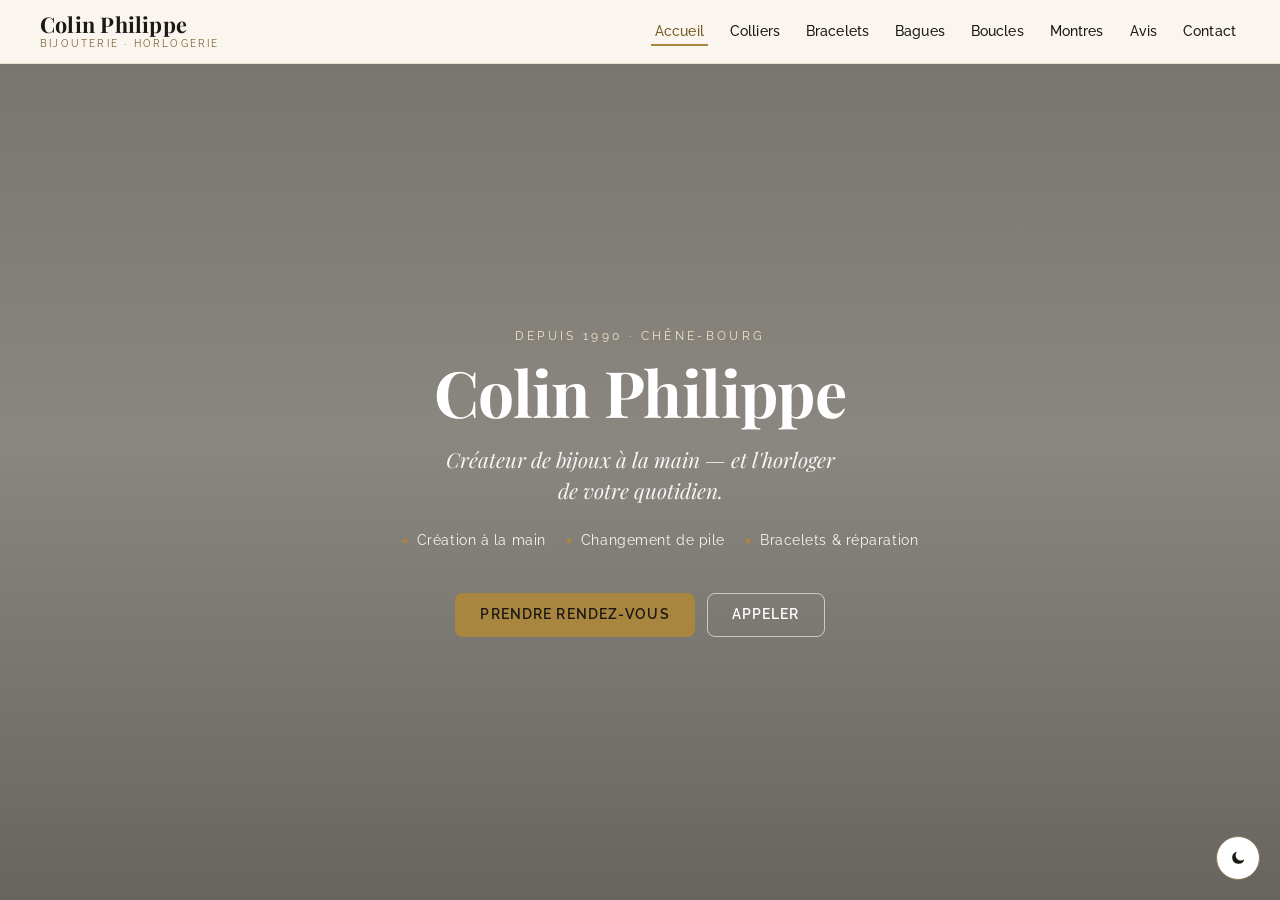
==== v1-elegant-topnav/index.html @ ddbe0694 "V1+V2: carousel d'avis + toggle thème clair/sombre - Carousel avis: rotation auto (5s, pause au surv" ====
<!DOCTYPE html>
<html lang="fr">
<head>
  <meta charset="UTF-8">
  <meta name="viewport" content="width=device-width, initial-scale=1, viewport-fit=cover">
  <title>Colin Philippe — Bijouterie-Horlogerie · Chêne-Bourg (Genève)</title>
  <meta name="description" content="Colin Philippe, bijouterie-horlogerie à Chêne-Bourg depuis 1990. Création de bijoux à la main : colliers, bracelets, bagues, boucles d'oreilles, montres. Changement de pile, bracelets, réparation.">
  <meta name="theme-color" content="#FAF6EE">
  <link rel="preconnect" href="https://fonts.googleapis.com">
  <link rel="preconnect" href="https://fonts.gstatic.com" crossorigin>
  <link href="https://fonts.googleapis.com/css2?family=Playfair+Display:ital,wght@0,600;0,700;1,400&family=Raleway:wght@400;500;600;700&display=swap" rel="stylesheet">
  <link rel="stylesheet" href="css/style.css">
  <!-- Données structurées : PAS d'avis/note (les vrais ne sont pas encore connus, on ne publie pas de faux). -->
  <script type="application/ld+json">
  {
    "@context": "https://schema.org",
    "@type": "JewelryStore",
    "name": "Colin Philippe — Bijouterie-Horlogerie",
    "founder": "Philippe Colin",
    "foundingDate": "1990",
    "telephone": "+41223487580",
    "email": "bijouteriecolin@hotmail.fr",
    "address": { "@type": "PostalAddress", "streetAddress": "Rue de Genève 71", "postalCode": "1225", "addressLocality": "Chêne-Bourg", "addressRegion": "GE", "addressCountry": "CH" },
    "openingHours": ["Mo-Fr 10:00-19:00", "Sa 09:00-18:00"],
    "aggregateRating": { "@type": "AggregateRating", "ratingValue": "5", "reviewCount": "11", "bestRating": "5" },
    "review": [
      { "@type": "Review", "author": { "@type": "Person", "name": "Nils Engelberts" }, "reviewRating": { "@type": "Rating", "ratingValue": "5" }, "reviewBody": "Horloger bijoutier très aimable, très chaleureux. Très professionnel. Je recommande à 100%." },
      { "@type": "Review", "author": { "@type": "Person", "name": "Michèle Perroud" }, "reviewRating": { "@type": "Rating", "ratingValue": "5" }, "reviewBody": "Monsieur Colin est un magicien ! Il aime son métier et ça se voit dans ses très belles créations." }
    ]
  }
  </script>
</head>
<body>
  <a class="skip-link" href="#main">Aller au contenu</a>

  <header class="site-header">
    <a class="brand" href="#home" aria-label="Colin Philippe — accueil">
      <span class="brand__name">Colin Philippe</span>
      <span class="brand__sub">Bijouterie · Horlogerie</span>
    </a>
    <nav class="site-nav" id="site-nav" aria-label="Navigation principale"></nav>
    <button class="nav-toggle" id="nav-toggle" aria-label="Ouvrir le menu" aria-expanded="false" aria-controls="site-nav"><span></span></button>
  </header>
  <div class="nav-backdrop" id="nav-backdrop" hidden></div>

  <main class="views" id="main">
    <section class="view view--home is-active" id="view-home" aria-label="Accueil"></section>
    <div id="category-views"></div>
    <section class="view view--pad" id="view-avis" aria-label="Avis clients"></section>
    <section class="view view--pad" id="view-contact" aria-label="Contact"></section>
  </main>

  <button class="theme-toggle" id="theme-toggle" aria-label="Basculer le thème clair / sombre"></button>

  <script src="../shared/site-data.js"></script>
  <script src="js/main.js"></script>
</body>
</html>
---- v1-elegant-topnav/css/style.css ----
/* =========================================================================
   Colin Philippe — V1 « Élégante · nav haute · ZÉRO défilement »
   Tokens = digest bible-ux (WEB.md §CP/§AP/§J/§CS/§U + VALUES.md).
   Contrastes vérifiés WCAG AA (21/21 paires). Ne pas éditer les hex sans revérif.
   ========================================================================= */

/* ------------------------------ TOKENS ------------------------------ */
:root {
  /* 60% dominante */
  --color-bg-page: #FAF6EE;
  --color-surface-1: #FFFFFF;
  --color-surface-2: #F2EADA;
  /* 30% texte & structure (neutres chauds tintés or) */
  --color-ink: #1C1813;
  --color-ink-soft: #5A5144;
  --color-border-subtle: #E7DECC;
  --color-border-strong: #8C7B5D;
  /* 10% accent or */
  --color-gold: #A9863F;
  --color-gold-hover: #A07E3A;
  --color-gold-strong: #775B24;
  --color-gold-soft: #EFE4CB;
  /* on-colors */
  --color-on-gold: var(--color-ink);
  --color-on-ink: #FFFFFF;
  --color-focus: var(--color-gold-strong);
  --color-star: #B7791F;            /* étoiles avis — or profond (≥3:1 sur ivoire, bible §CP) */

  /* typo */
  --font-display: "Playfair Display", "Iowan Old Style", Georgia, serif;
  --font-body: "Raleway", system-ui, -apple-system, "Segoe UI", sans-serif;
  --fs-display: clamp(2.25rem, 1.455rem + 3.182vw, 4rem);
  --fs-h1: clamp(1.875rem, 1.364rem + 2.045vw, 3rem);
  --fs-h2: clamp(1.5rem, 1.159rem + 1.364vw, 2.25rem);
  --fs-h3: clamp(1.25rem, 1.023rem + 0.909vw, 1.75rem);
  --fs-body: clamp(1rem, 0.955rem + 0.227vw, 1.125rem);
  --fs-small: 0.875rem;
  --fs-caption: 0.75rem;
  --lh-display: 1.1; --lh-heading: 1.2; --lh-copy: 1.5; --lh-label: 1.2;
  --fw-regular: 400; --fw-medium: 500; --fw-semibold: 600; --fw-bold: 700;
  --tracking-label: 0.08em;
  --tracking-display: -0.01em;

  /* spacing 4px */
  --space-1: 4px; --space-2: 8px; --space-3: 12px; --space-4: 16px;
  --space-5: 20px; --space-6: 24px; --space-8: 32px; --space-10: 40px;
  --space-12: 48px; --space-16: 64px;

  /* radius / shadow / focus / motion */
  --radius-sm: 8px; --radius-md: 12px; --radius-pill: 9999px;
  --shadow-sm: 0 1px 2px rgba(28,24,19,.06);
  --shadow: 0 10px 30px rgba(28,24,19,.12), 0 2px 6px rgba(28,24,19,.06);
  --dur-hover: 150ms; --dur-state: 200ms; --dur-enter: 300ms;
  --ease-out: cubic-bezier(0,0,.2,1); --ease-in: cubic-bezier(.4,0,1,1); --ease-in-out: cubic-bezier(.4,0,.2,1);

  --header-h: 64px;
  --z-sticky: 10; --z-backdrop: 40; --z-drawer: 50;
}

/* ===== THÈME SOMBRE (toggle) — palette bible-ux §CP dark, 22/22 AA ===== */
:root[data-theme="dark"] {
  --color-bg-page: #17140E; --color-surface-1: #211C14; --color-surface-2: #2B2418;
  --color-ink: #F2EBDC; --color-ink-soft: #B7AC97; --color-border-subtle: #33291B; --color-border-strong: #857556;
  --color-gold: #CBA155; --color-gold-hover: #D9B368; --color-gold-strong: #E4C074; --color-gold-soft: #33280F;
  --color-on-gold: #1E1810; --color-on-ink: #1E1810; --color-focus: #E4C074; --color-star: #F2B84A;
}
[data-theme="dark"] .site-header { background: rgba(23,20,14,.9); }
[data-theme="dark"] .product-card, [data-theme="dark"] .avis-card, [data-theme="dark"] .avis-nav { border: 1px solid rgba(255,255,255,.07); }

/* bouton toggle thème (flottant, visible partout) */
.theme-toggle { position: fixed; bottom: 20px; right: 20px; z-index: var(--z-sticky); width: 44px; height: 44px; border-radius: var(--radius-pill); border: 1px solid var(--color-border-strong); background: var(--color-surface-1); color: var(--color-ink); cursor: pointer; display: inline-flex; align-items: center; justify-content: center; box-shadow: var(--shadow-sm); transition: color var(--dur-hover) var(--ease-out), border-color var(--dur-hover) var(--ease-out), background var(--dur-hover) var(--ease-out); }
.theme-toggle:hover { color: var(--color-gold-strong); border-color: var(--color-gold); }

/* ------------------------------ RESET / BASE ------------------------------ */
*, *::before, *::after { box-sizing: border-box; }
html, body { height: 100%; margin: 0; overflow: hidden; }   /* ← ZÉRO défilement */
body {
  font-family: var(--font-body); font-size: var(--fs-body); line-height: var(--lh-copy);
  font-weight: var(--fw-regular); color: var(--color-ink); background: var(--color-bg-page);
  display: flex; flex-direction: column;
  -webkit-font-smoothing: antialiased; text-rendering: optimizeLegibility;
}
img { display: block; max-width: 100%; }
a { color: var(--color-gold-strong); text-decoration: none; }
h1, h2, h3, p { margin: 0; }
h1, h2 { font-family: var(--font-display); font-weight: var(--fw-bold); line-height: var(--lh-heading); }
:focus-visible { outline: 2px solid var(--color-focus); outline-offset: 2px; border-radius: 2px; }
::selection { background: var(--color-gold-soft); }

.skip-link {
  position: absolute; left: var(--space-3); top: -60px; z-index: 100;
  background: var(--color-ink); color: #fff; padding: var(--space-2) var(--space-4);
  border-radius: var(--radius-sm); transition: top var(--dur-state) var(--ease-out);
}
.skip-link:focus { top: var(--space-3); }

.eyebrow {
  font-size: var(--fs-caption); letter-spacing: var(--tracking-label);
  text-transform: uppercase; font-weight: var(--fw-semibold); color: var(--color-gold-strong);
}
.serif { font-family: var(--font-display); }

/* ------------------------------ BOUTONS ------------------------------ */
.btn {
  display: inline-flex; align-items: center; justify-content: center; gap: var(--space-2);
  font-family: var(--font-body); font-weight: var(--fw-semibold); font-size: var(--fs-small);
  letter-spacing: var(--tracking-label); text-transform: uppercase;
  padding: var(--space-3) var(--space-6); border-radius: var(--radius-sm); border: 1px solid transparent;
  cursor: pointer; line-height: var(--lh-label); min-height: 44px;
  transition: background-color var(--dur-hover) var(--ease-out), color var(--dur-hover) var(--ease-out),
              border-color var(--dur-hover) var(--ease-out), box-shadow var(--dur-hover) var(--ease-out);
}
.btn--gold { background: var(--color-gold); color: var(--color-on-gold); }
.btn--gold:hover { background: var(--color-gold-hover); box-shadow: var(--shadow-sm); }
.btn--ink { background: var(--color-ink); color: var(--color-on-ink); }
.btn--ink:hover { background: #000; }
.btn--ghost { background: transparent; color: var(--color-ink); border-color: var(--color-border-strong); }
.btn--ghost:hover { border-color: var(--color-gold); color: var(--color-gold-strong); }
.btn--on-dark { background: transparent; color: #fff; border-color: rgba(255,255,255,.6); }
.btn--on-dark:hover { background: var(--color-gold); color: var(--color-on-gold); border-color: var(--color-gold); }

/* ------------------------------ HEADER / NAV ------------------------------ */
.site-header {
  flex: 0 0 auto; height: var(--header-h); z-index: var(--z-sticky);
  display: flex; align-items: center; justify-content: space-between;
  padding: 0 clamp(1rem, 4vw, 2.5rem);
  background: rgba(250,246,238,.9); backdrop-filter: blur(8px);
  border-bottom: 1px solid var(--color-border-subtle);
}
.brand { display: flex; flex-direction: column; line-height: 1; text-decoration: none; color: var(--color-ink); }
.brand__name { font-family: var(--font-display); font-weight: var(--fw-bold); font-size: 1.35rem; letter-spacing: .01em; }
.brand__sub { font-size: 10px; letter-spacing: .22em; text-transform: uppercase; color: var(--color-gold-strong); margin-top: 4px; }

.site-nav { display: flex; align-items: center; gap: clamp(.5rem, 1.4vw, 1.4rem); }
.nav-link {
  font-size: var(--fs-small); font-weight: var(--fw-medium); color: var(--color-ink);
  padding: var(--space-2) var(--space-1); position: relative; letter-spacing: .01em;
  display: inline-flex; align-items: center; min-height: 40px;
  transition: color var(--dur-hover) var(--ease-out);
}
.nav-link::after {
  content: ""; position: absolute; left: 0; right: 0; bottom: 6px; height: 1.5px;
  background: var(--color-gold); transform: scaleX(0); transform-origin: center;
  transition: transform var(--dur-state) var(--ease-out);
}
.nav-link:hover { color: var(--color-gold-strong); }
.nav-link:hover::after, .nav-link[aria-current="page"]::after { transform: scaleX(1); }
.nav-link[aria-current="page"] { color: var(--color-gold-strong); }

.nav-toggle {
  display: none; width: 44px; height: 44px; border: 1px solid var(--color-border-strong);
  border-radius: var(--radius-sm); background: transparent; cursor: pointer; align-items: center; justify-content: center;
}
.nav-toggle span, .nav-toggle span::before, .nav-toggle span::after {
  content: ""; display: block; width: 20px; height: 1.6px; background: var(--color-ink); position: relative; transition: transform var(--dur-state) var(--ease-out), opacity var(--dur-hover);
}
.nav-toggle span::before { position: absolute; top: -6px; }
.nav-toggle span::after { position: absolute; top: 6px; }
.nav-backdrop { display: none; }

/* ------------------------------ SHELL VUES (no-scroll) ------------------------------ */
.views { position: relative; flex: 1 1 auto; min-height: 0; }
.view {
  position: absolute; inset: 0; overflow: hidden;
  opacity: 0; visibility: hidden; pointer-events: none;
  transition: opacity var(--dur-enter) var(--ease-out), visibility var(--dur-enter);
  display: flex; flex-direction: column;
}
.view.is-active { opacity: 1; visibility: visible; pointer-events: auto; }

/* padding interne commun aux vues « contenu » */
.view--pad { padding: clamp(1rem, 3vh, 2rem) clamp(1rem, 4vw, 2.5rem); }
.view-head { flex: 0 0 auto; text-align: center; margin-bottom: clamp(.5rem, 2vh, 1.25rem); }
.view-head h2 { font-size: var(--fs-h2); }
.view-head .intro { color: var(--color-ink-soft); font-size: var(--fs-small); margin-top: var(--space-2); }
.view-head .rule { width: 44px; height: 2px; background: var(--color-gold); margin: var(--space-3) auto 0; }

/* ------------------------------ VUE ACCUEIL (hero) ------------------------------ */
.view--home { padding: 0; }
.hero {
  position: relative; flex: 1; display: flex; flex-direction: column; align-items: center; justify-content: center;
  text-align: center; color: #fff; padding: clamp(1.5rem, 4vh, 3rem) clamp(1rem, 5vw, 3rem); overflow: hidden;
}
.hero__bg { position: absolute; inset: 0; z-index: 0; }
.hero__bg img { width: 100%; height: 100%; object-fit: cover; }
.hero::after {
  content: ""; position: absolute; inset: 0; z-index: 1;
  background: linear-gradient(180deg, rgba(28,24,19,.58), rgba(28,24,19,.50) 45%, rgba(28,24,19,.66));
}
.hero > *:not(.hero__bg) { position: relative; z-index: 2; }
.hero__eyebrow { color: var(--color-gold-soft); font-size: var(--fs-caption); letter-spacing: .28em; text-transform: uppercase; }
.hero__title { font-family: var(--font-display); font-size: var(--fs-display); line-height: var(--lh-display); letter-spacing: var(--tracking-display); margin-top: var(--space-3); }
.hero__baseline { font-size: clamp(1rem, .9rem + .5vw, 1.35rem); max-width: 34ch; margin: var(--space-4) auto 0; color: rgba(255,255,255,.92); font-style: italic; font-family: var(--font-display); }
.hero__services { display: flex; flex-wrap: wrap; gap: var(--space-2) var(--space-5); justify-content: center; margin-top: var(--space-6); }
.hero__services li { list-style: none; font-size: var(--fs-small); letter-spacing: .04em; display: inline-flex; align-items: center; gap: var(--space-2); color: rgba(255,255,255,.92); }
.hero__services li::before { content: "◆"; color: var(--color-gold); font-size: .6em; }
.hero__cats { display: flex; flex-wrap: wrap; gap: var(--space-3); justify-content: center; margin-top: clamp(1rem, 3vh, 2rem); }
.hero__cta { display: flex; flex-wrap: wrap; gap: var(--space-3); justify-content: center; margin-top: var(--space-6); }

/* ------------------------------ VUE CATÉGORIE (5 produits, no-scroll) ------------------------------ */
.product-row { flex: 1 1 auto; min-height: 0; display: flex; gap: clamp(.75rem, 1.5vw, 1.5rem); }
.product-card {
  flex: 1 1 0; min-width: 0; display: flex; flex-direction: column;
  background: var(--color-surface-1); border-radius: var(--radius-md); overflow: hidden;
  box-shadow: var(--shadow-sm); text-align: left;
  transition: box-shadow var(--dur-hover) var(--ease-out), transform var(--dur-hover) var(--ease-out);
}
@media (hover: hover) { .product-card:hover { box-shadow: var(--shadow); transform: translateY(-3px); } }
.product-card__media { flex: 1 1 auto; min-height: 0; overflow: hidden; background: var(--color-surface-2); }
.product-card__media img { width: 100%; height: 100%; object-fit: cover; transition: transform var(--dur-enter) var(--ease-out); }
@media (hover: hover) { .product-card:hover .product-card__media img { transform: scale(1.04); } }
.product-card__body { flex: 0 0 auto; display: flex; flex-direction: column; min-height: 7.25rem; padding: var(--space-3) var(--space-4) var(--space-4); }
.product-card__name { font-family: var(--font-display); font-weight: var(--fw-semibold); font-size: 1.05rem; line-height: 1.25;
  min-height: 2.5em; display: -webkit-box; -webkit-line-clamp: 2; line-clamp: 2; -webkit-box-orient: vertical; overflow: hidden; } /* 2 lignes réservées → prix aligné sur toute la ligne */
.product-card__spec { font-size: var(--fs-caption); color: var(--color-ink-soft); margin-top: 4px; letter-spacing: .02em; }
.product-card__price { font-size: var(--fs-small); font-weight: var(--fw-semibold); color: var(--color-gold-strong); margin-top: auto; padding-top: var(--space-2); } /* prix collé en bas → aligné sur toute la ligne (bible §Equal-Height Cards) */

/* ------------------------------ VUE AVIS ------------------------------ */
#view-avis { justify-content: center; }
.avis-wrap { flex: 0 1 auto; min-height: 0; display: flex; flex-direction: column; align-items: center; justify-content: center; gap: clamp(1rem, 3vh, 1.75rem); margin-top: clamp(1rem, 3vh, 2rem); }
.avis-agg { text-align: center; }
.avis-agg__score { font-family: var(--font-display); font-size: clamp(2.5rem, 2rem + 2vw, 3.75rem); font-weight: var(--fw-bold); line-height: 1; }
.avis-agg__stars { color: var(--color-star); font-size: 1.4rem; letter-spacing: 3px; margin-top: var(--space-2); }
.avis-agg__meta { font-size: var(--fs-small); color: var(--color-ink-soft); margin-top: var(--space-2); }
.avis-grid { display: flex; gap: clamp(.75rem, 1.5vw, 1.25rem); width: 100%; max-width: 1100px; }
.avis-card {
  flex: 1 1 0; min-width: 0; background: var(--color-surface-1); border: 1px solid var(--color-border-subtle);
  border-radius: var(--radius-md); padding: var(--space-5); display: flex; flex-direction: column; gap: var(--space-2);
}
.avis-card__stars { color: var(--color-star); font-size: .95rem; letter-spacing: 2px; }
.avis-card__text { font-size: var(--fs-small); line-height: 1.5; color: var(--color-ink); }
.avis-card__foot { margin-top: auto; font-size: var(--fs-caption); color: var(--color-ink-soft); display: flex; align-items: center; gap: var(--space-2); }
.avis-card__author { font-weight: var(--fw-semibold); color: var(--color-ink); }
.avis-avatar { width: 32px; height: 32px; border-radius: var(--radius-pill); background: var(--color-gold-soft); color: var(--color-gold-strong); display: inline-flex; align-items: center; justify-content: center; font-weight: var(--fw-bold); font-size: .8rem; }

/* ---- carousel avis (rotation, récents en tête) ---- */
.avis-carousel { display: flex; align-items: stretch; gap: var(--space-3); width: 100%; max-width: 1120px; }
.avis-carousel .avis-grid { flex: 1 1 auto; min-width: 0; max-width: none; transition: opacity .2s var(--ease-out); }
.avis-carousel .avis-card { opacity: 1; transform: none; } /* le fondu est géré par le carousel, pas l'anim d'entrée */
.avis-nav { flex: 0 0 auto; align-self: center; width: 42px; height: 42px; border-radius: var(--radius-pill); border: 1px solid var(--color-border-strong); background: var(--color-surface-1); color: var(--color-ink); font-size: 1.5rem; line-height: 1; cursor: pointer; display: inline-flex; align-items: center; justify-content: center; transition: background var(--dur-hover) var(--ease-out), color var(--dur-hover) var(--ease-out), border-color var(--dur-hover) var(--ease-out); }
.avis-nav:hover { background: var(--color-gold); color: var(--color-on-gold); border-color: var(--color-gold); }
.avis-dots { display: flex; gap: var(--space-2); justify-content: center; }
.avis-dot { width: 8px; height: 8px; border-radius: var(--radius-pill); border: 0; background: var(--color-border-strong); opacity: .4; cursor: pointer; padding: 0; transition: opacity var(--dur-hover), background var(--dur-hover), width var(--dur-hover); }
.avis-dot.is-on { opacity: 1; background: var(--color-gold); width: 22px; }
.avis-card { position: relative; }
.avis-card__badge { position: absolute; top: var(--space-3); right: var(--space-3); font-size: 9px; letter-spacing: .12em; text-transform: uppercase; font-weight: var(--fw-bold); color: var(--color-on-gold); background: var(--color-gold); padding: 3px 7px; border-radius: var(--radius-pill); }
.avis-card__text { display: -webkit-box; -webkit-line-clamp: 4; line-clamp: 4; -webkit-box-orient: vertical; overflow: hidden; }
@media (max-width: 767px) { .avis-carousel { max-width: 100%; } .avis-carousel .avis-card { flex: 1 1 100%; } .avis-nav { width: 38px; height: 38px; } }

/* ------------------------------ VUE CONTACT ------------------------------ */
.contact-grid { flex: 1 1 auto; min-height: 0; display: grid; grid-template-columns: 1fr 1fr; gap: clamp(1rem, 3vw, 2.5rem); align-items: stretch; }
.contact-info { display: flex; flex-direction: column; justify-content: center; gap: var(--space-4); max-width: 46ch; }
.contact-info .phone { font-family: var(--font-display); font-size: clamp(1.75rem, 1.4rem + 1.5vw, 2.5rem); font-weight: var(--fw-bold); color: var(--color-ink); }
.contact-info .phone:hover { color: var(--color-gold-strong); }
.contact-line { display: flex; gap: var(--space-3); align-items: baseline; font-size: var(--fs-body); }
.contact-line .k { color: var(--color-gold-strong); font-size: var(--fs-caption); text-transform: uppercase; letter-spacing: .1em; min-width: 88px; }
.hours { border-collapse: collapse; font-size: var(--fs-small); }
.hours td { padding: 3px 0; }
.hours td:first-child { color: var(--color-ink-soft); padding-right: var(--space-6); }
.contact-note { font-size: var(--fs-caption); color: var(--color-ink-soft); font-style: italic; }
.contact-map { border-radius: var(--radius-md); overflow: hidden; border: 1px solid var(--color-border-subtle); min-height: 0; }
.contact-map iframe { width: 100%; height: 100%; border: 0; display: block; }

/* ------------------------------ RESPONSIVE ------------------------------ */
@media (max-width: 900px) {
  .site-nav {
    position: fixed; inset: 0 0 0 auto; width: min(78vw, 320px); z-index: var(--z-drawer);
    flex-direction: column; align-items: stretch; justify-content: flex-start; gap: 0;
    background: var(--color-bg-page); padding: calc(var(--header-h) + var(--space-4)) var(--space-5) var(--space-5);
    transform: translateX(100%); transition: transform var(--dur-enter) var(--ease-out);
    box-shadow: -12px 0 30px rgba(28,24,19,.12); overflow-y: auto;
  }
  .site-nav.is-open { transform: translateX(0); }
  .nav-link { padding: var(--space-3) 0; border-bottom: 1px solid var(--color-border-subtle); min-height: 48px; }
  .nav-link::after { display: none; }
  .nav-toggle { display: inline-flex; z-index: calc(var(--z-drawer) + 1); }
  .nav-backdrop.is-open { display: block; position: fixed; inset: 0; z-index: var(--z-backdrop); background: rgba(28,24,19,.4); }
  body.nav-open .nav-toggle span { background: transparent; }
  body.nav-open .nav-toggle span::before { transform: translateY(6px) rotate(45deg); }
  body.nav-open .nav-toggle span::after { transform: translateY(-6px) rotate(-45deg); }
}

@media (max-width: 767px) {
  :root { --header-h: 56px; }
  .brand__name { font-size: 1.15rem; }
  /* Catégorie : 5 cartes empilées en lignes, remplissent l'écran */
  .product-row { flex-direction: column; gap: var(--space-2); }
  .product-card { flex-direction: row; align-items: stretch; }
  .product-card__media { flex: 0 0 38%; }
  .product-card__body { flex: 1 1 auto; min-height: 0; padding: var(--space-3) var(--space-4); display: flex; flex-direction: column; justify-content: center; }
  .product-card__price { margin-top: var(--space-2); padding-top: 0; }
  .product-card__name { font-size: 1rem; }
  @media (hover: hover) { .product-card:hover { transform: none; } }
  /* Avis : 2×2 compact */
  .avis-grid { flex-wrap: wrap; }
  .avis-card { flex: 1 1 44%; padding: var(--space-4); }
  .avis-card__text { display: -webkit-box; -webkit-line-clamp: 3; -webkit-box-orient: vertical; overflow: hidden; }
  /* Contact : 1 colonne, carte cachée (bouton Maps à la place) */
  .contact-grid { grid-template-columns: 1fr; }
  .contact-map { display: none; }
}

@media (max-width: 420px) {
  /* très petit écran : montrer 2 avis pour garantir le no-scroll */
  .avis-card:nth-child(n+3) { display: none; }
}

/* ===== Entrées animées — révélées à chaque bascule de vue (feel « crafted ») ===== */
.view.is-active .hero__bg img { animation: kenburns 24s ease-out both; }
@keyframes kenburns { from { transform: scale(1.05); } to { transform: scale(1.14); } }
.hero__eyebrow, .hero__title, .hero__baseline, .hero__services, .hero__cta,
.view-head, .product-card, .avis-agg, .avis-card, .contact-info, .contact-map {
  opacity: 0; transform: translateY(22px);
  transition: opacity .6s var(--ease-out), transform .6s var(--ease-out);
}
.view.is-active .hero__eyebrow { opacity:1; transform:none; transition-delay:.08s; }
.view.is-active .hero__title    { opacity:1; transform:none; transition-delay:.18s; }
.view.is-active .hero__baseline { opacity:1; transform:none; transition-delay:.30s; }
.view.is-active .hero__services { opacity:1; transform:none; transition-delay:.42s; }
.view.is-active .hero__cta      { opacity:1; transform:none; transition-delay:.54s; }
.view.is-active .view-head      { opacity:1; transform:none; transition-delay:.05s; }
.view.is-active .avis-agg       { opacity:1; transform:none; transition-delay:.12s; }
.view.is-active .contact-info   { opacity:1; transform:none; transition-delay:.12s; }
.view.is-active .contact-map    { opacity:1; transform:none; transition-delay:.24s; }
.view.is-active .product-card, .view.is-active .avis-card { opacity:1; transform:none; }
.view.is-active .product-card:nth-child(1){ transition-delay:.16s; }
.view.is-active .product-card:nth-child(2){ transition-delay:.24s; }
.view.is-active .product-card:nth-child(3){ transition-delay:.32s; }
.view.is-active .product-card:nth-child(4){ transition-delay:.40s; }
.view.is-active .product-card:nth-child(5){ transition-delay:.48s; }
.view.is-active .avis-card:nth-child(1){ transition-delay:.18s; }
.view.is-active .avis-card:nth-child(2){ transition-delay:.28s; }
.view.is-active .avis-card:nth-child(3){ transition-delay:.38s; }
.view.is-active .avis-card:nth-child(4){ transition-delay:.48s; }

@media (prefers-reduced-motion: reduce) {
  *, *::before, *::after { animation-duration: .01ms !important; transition-duration: .01ms !important; }
  .product-card:hover { transform: none; }
  .product-card:hover .product-card__media img { transform: none; }
}
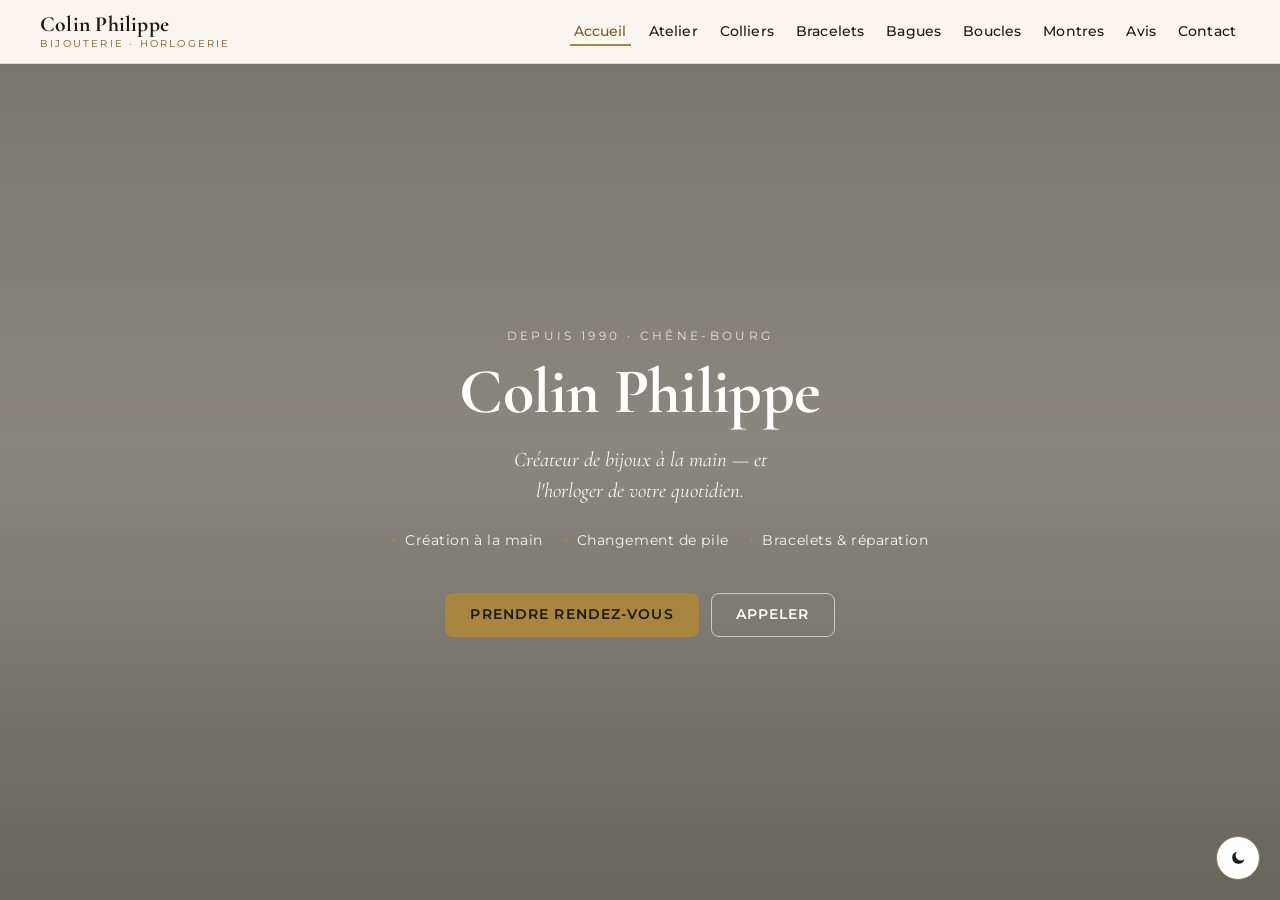
==== commit 2c2c5d7a: "Vue Atelier (savoir-faire) sur les 3 sites Split photo d'artisan + histoire (Philippe Colin, créateu" ====
--- a/v1-elegant-topnav/index.html
+++ b/v1-elegant-topnav/index.html
@@ -8,7 +8,14 @@
   <meta name="theme-color" content="#FAF6EE">
   <link rel="preconnect" href="https://fonts.googleapis.com">
   <link rel="preconnect" href="https://fonts.gstatic.com" crossorigin>
-  <link href="https://fonts.googleapis.com/css2?family=Playfair+Display:ital,wght@0,600;0,700;1,400&family=Raleway:wght@400;500;600;700&display=swap" rel="stylesheet">
+  <link href="https://fonts.googleapis.com/css2?family=Cormorant+Garamond:ital,wght@0,500;0,600;0,700;1,600&family=Montserrat:wght@400;500;600;700&display=swap" rel="stylesheet">
+  <link rel="icon" href="../shared/favicon.svg" type="image/svg+xml">
+  <meta property="og:type" content="website">
+  <meta property="og:locale" content="fr_CH">
+  <meta property="og:title" content="Colin Philippe — Bijouterie-Horlogerie · Chêne-Bourg">
+  <meta property="og:description" content="Créateur de bijoux à la main depuis 1990 à Chêne-Bourg (Genève). Colliers, bracelets, bagues, boucles d'oreilles, montres. Changement de pile, bracelets, réparation.">
+  <meta property="og:image" content="https://images.pexels.com/photos/7167035/pexels-photo-7167035.jpeg?auto=compress&amp;cs=tinysrgb&amp;w=1600&amp;h=900&amp;fit=crop">
+  <meta name="twitter:card" content="summary_large_image">
   <link rel="stylesheet" href="css/style.css">
   <!-- Données structurées : PAS d'avis/note (les vrais ne sont pas encore connus, on ne publie pas de faux). -->
   <script type="application/ld+json">
@@ -46,6 +53,7 @@
   <main class="views" id="main">
     <section class="view view--home is-active" id="view-home" aria-label="Accueil"></section>
     <div id="category-views"></div>
+    <section class="view view--pad view--atelier" id="view-atelier" aria-label="L'atelier"></section>
     <section class="view view--pad" id="view-avis" aria-label="Avis clients"></section>
     <section class="view view--pad" id="view-contact" aria-label="Contact"></section>
   </main>
--- a/v1-elegant-topnav/css/style.css
+++ b/v1-elegant-topnav/css/style.css
@@ -27,8 +27,8 @@
   --color-star: #B7791F;            /* étoiles avis — or profond (≥3:1 sur ivoire, bible §CP) */
 
   /* typo */
-  --font-display: "Playfair Display", "Iowan Old Style", Georgia, serif;
-  --font-body: "Raleway", system-ui, -apple-system, "Segoe UI", sans-serif;
+  --font-display: "Cormorant Garamond", "Iowan Old Style", Georgia, serif;
+  --font-body: "Montserrat", system-ui, -apple-system, "Segoe UI", sans-serif;
   --fs-display: clamp(2.25rem, 1.455rem + 3.182vw, 4rem);
   --fs-h1: clamp(1.875rem, 1.364rem + 2.045vw, 3rem);
   --fs-h2: clamp(1.5rem, 1.159rem + 1.364vw, 2.25rem);
@@ -131,7 +131,7 @@
 .brand__name { font-family: var(--font-display); font-weight: var(--fw-bold); font-size: 1.35rem; letter-spacing: .01em; }
 .brand__sub { font-size: 10px; letter-spacing: .22em; text-transform: uppercase; color: var(--color-gold-strong); margin-top: 4px; }
 
-.site-nav { display: flex; align-items: center; gap: clamp(.5rem, 1.4vw, 1.4rem); }
+.site-nav { display: flex; align-items: center; gap: clamp(.4rem, 1.1vw, 1.1rem); }
 .nav-link {
   font-size: var(--fs-small); font-weight: var(--fw-medium); color: var(--color-ink);
   padding: var(--space-2) var(--space-1); position: relative; letter-spacing: .01em;
@@ -173,7 +173,8 @@
 .view-head { flex: 0 0 auto; text-align: center; margin-bottom: clamp(.5rem, 2vh, 1.25rem); }
 .view-head h2 { font-size: var(--fs-h2); }
 .view-head .intro { color: var(--color-ink-soft); font-size: var(--fs-small); margin-top: var(--space-2); }
-.view-head .rule { width: 44px; height: 2px; background: var(--color-gold); margin: var(--space-3) auto 0; }
+.view-head .rule { width: 44px; height: 2px; background: var(--color-gold); margin: var(--space-3) auto 0; transform: scaleX(0); transform-origin: center; transition: transform .7s var(--ease-out) .3s; }
+.view.is-active .view-head .rule { transform: scaleX(1); }
 
 /* ------------------------------ VUE ACCUEIL (hero) ------------------------------ */
 .view--home { padding: 0; }
@@ -206,10 +207,13 @@
   transition: box-shadow var(--dur-hover) var(--ease-out), transform var(--dur-hover) var(--ease-out);
 }
 @media (hover: hover) { .product-card:hover { box-shadow: var(--shadow); transform: translateY(-3px); } }
-.product-card__media { flex: 1 1 auto; min-height: 0; overflow: hidden; background: var(--color-surface-2); }
+.product-card__media { flex: 1 1 auto; min-height: 0; overflow: hidden; background: var(--color-surface-2); position: relative; }
+/* reflet qui balaie l'image au survol (shine bijou) */
+.product-card__media::after { content: ""; position: absolute; inset: 0; z-index: 2; pointer-events: none; background: linear-gradient(115deg, transparent 34%, rgba(255,255,255,.34) 50%, transparent 66%); transform: translateX(-130%); transition: transform .8s var(--ease-out); }
+@media (hover: hover) { .product-card:hover .product-card__media::after { transform: translateX(130%); } }
 .product-card__media img { width: 100%; height: 100%; object-fit: cover; transition: transform var(--dur-enter) var(--ease-out); }
 @media (hover: hover) { .product-card:hover .product-card__media img { transform: scale(1.04); } }
-.product-card__body { flex: 0 0 auto; display: flex; flex-direction: column; min-height: 7.25rem; padding: var(--space-3) var(--space-4) var(--space-4); }
+.product-card__body { flex: 0 0 auto; display: flex; flex-direction: column; height: 8rem; overflow: hidden; padding: var(--space-3) var(--space-4) var(--space-4); } /* hauteur FIXE → toutes les images à la même hauteur + prix alignés */
 .product-card__name { font-family: var(--font-display); font-weight: var(--fw-semibold); font-size: 1.05rem; line-height: 1.25;
   min-height: 2.5em; display: -webkit-box; -webkit-line-clamp: 2; line-clamp: 2; -webkit-box-orient: vertical; overflow: hidden; } /* 2 lignes réservées → prix aligné sur toute la ligne */
 .product-card__spec { font-size: var(--fs-caption); color: var(--color-ink-soft); margin-top: 4px; letter-spacing: .02em; }
@@ -261,8 +265,35 @@
 .contact-map { border-radius: var(--radius-md); overflow: hidden; border: 1px solid var(--color-border-subtle); min-height: 0; }
 .contact-map iframe { width: 100%; height: 100%; border: 0; display: block; }
 
+/* ------------------------------ VUE ATELIER (savoir-faire · split) ------------------------------ */
+.atelier-grid { flex: 1 1 auto; min-height: 0; display: flex; align-items: center; gap: clamp(1.25rem, 3.5vw, 3rem); }
+.atelier-media {
+  flex: 0 0 44%; align-self: stretch; min-height: 0; overflow: hidden;
+  border-radius: var(--radius-md); background: var(--color-surface-2); box-shadow: var(--shadow-sm);
+}
+.atelier-media img { width: 100%; height: 100%; object-fit: cover; }
+.atelier-body { flex: 1 1 auto; min-width: 0; display: flex; flex-direction: column; justify-content: center; gap: clamp(.75rem, 2.2vh, 1.3rem); }
+/* view-head réutilisé mais aligné à gauche dans la mise en page split */
+.atelier-body .view-head { text-align: left; margin-bottom: 0; }
+.atelier-body .view-head .rule { margin: var(--space-3) 0 0; }
+.atelier-lead { color: var(--color-ink-soft); font-size: var(--fs-body); line-height: var(--lh-copy); max-width: 58ch; }
+.atelier-points {
+  list-style: none; padding: 0; margin: 0;
+  display: grid; grid-template-columns: 1fr 1fr; gap: var(--space-2) var(--space-6); max-width: 56ch;
+}
+.atelier-points li { display: flex; align-items: center; gap: var(--space-2); font-size: var(--fs-small); font-weight: var(--fw-medium); color: var(--color-ink); }
+.atelier-points li::before { content: "◆"; color: var(--color-gold); font-size: .6em; flex: 0 0 auto; }
+.atelier-cta { margin-top: var(--space-1); }
+/* entrée animée cohérente avec le reste du site */
+.atelier-media, .atelier-lead, .atelier-points, .atelier-cta { opacity: 0; transform: translateY(28px) scale(.985); transition: opacity .6s var(--ease-out), transform .6s var(--ease-out); }
+.view.is-active .atelier-media  { opacity: 1; transform: none; transition-delay: .10s; }
+.view.is-active .atelier-lead   { opacity: 1; transform: none; transition-delay: .20s; }
+.view.is-active .atelier-points { opacity: 1; transform: none; transition-delay: .30s; }
+.view.is-active .atelier-cta    { opacity: 1; transform: none; transition-delay: .40s; }
+
 /* ------------------------------ RESPONSIVE ------------------------------ */
-@media (max-width: 900px) {
+/* 9 items sur la barre haute → hamburger relevé à 1040px pour éviter le débordement */
+@media (max-width: 1040px) {
   .site-nav {
     position: fixed; inset: 0 0 0 auto; width: min(78vw, 320px); z-index: var(--z-drawer);
     flex-direction: column; align-items: stretch; justify-content: flex-start; gap: 0;
@@ -287,7 +318,7 @@
   .product-row { flex-direction: column; gap: var(--space-2); }
   .product-card { flex-direction: row; align-items: stretch; }
   .product-card__media { flex: 0 0 38%; }
-  .product-card__body { flex: 1 1 auto; min-height: 0; padding: var(--space-3) var(--space-4); display: flex; flex-direction: column; justify-content: center; }
+  .product-card__body { flex: 1 1 auto; min-height: 0; height: auto; padding: var(--space-3) var(--space-4); display: flex; flex-direction: column; justify-content: center; }
   .product-card__price { margin-top: var(--space-2); padding-top: 0; }
   .product-card__name { font-size: 1rem; }
   @media (hover: hover) { .product-card:hover { transform: none; } }
@@ -298,6 +329,16 @@
   /* Contact : 1 colonne, carte cachée (bouton Maps à la place) */
   .contact-grid { grid-template-columns: 1fr; }
   .contact-map { display: none; }
+  /* Atelier : empilé — photo compacte au-dessus, texte dessous (no-scroll) */
+  .atelier-grid { flex-direction: column; align-items: stretch; justify-content: center; gap: clamp(.75rem, 2vh, 1.25rem); }
+  .atelier-media { flex: 0 0 auto; align-self: stretch; height: clamp(120px, 20vh, 190px); }
+  .atelier-body { flex: 0 0 auto; justify-content: flex-start; gap: var(--space-3); }
+  .atelier-lead { font-size: var(--fs-small); max-width: none; }
+  .atelier-points { gap: var(--space-1) var(--space-4); max-width: none; }
+}
+/* écran très court : on masque la photo pour garantir le zéro-scroll (texte prioritaire) */
+@media (max-width: 767px) and (max-height: 620px) {
+  .atelier-media { display: none; }
 }
 
 @media (max-width: 420px) {
@@ -310,7 +351,7 @@
 @keyframes kenburns { from { transform: scale(1.05); } to { transform: scale(1.14); } }
 .hero__eyebrow, .hero__title, .hero__baseline, .hero__services, .hero__cta,
 .view-head, .product-card, .avis-agg, .avis-card, .contact-info, .contact-map {
-  opacity: 0; transform: translateY(22px);
+  opacity: 0; transform: translateY(28px) scale(.985);
   transition: opacity .6s var(--ease-out), transform .6s var(--ease-out);
 }
 .view.is-active .hero__eyebrow { opacity:1; transform:none; transition-delay:.08s; }
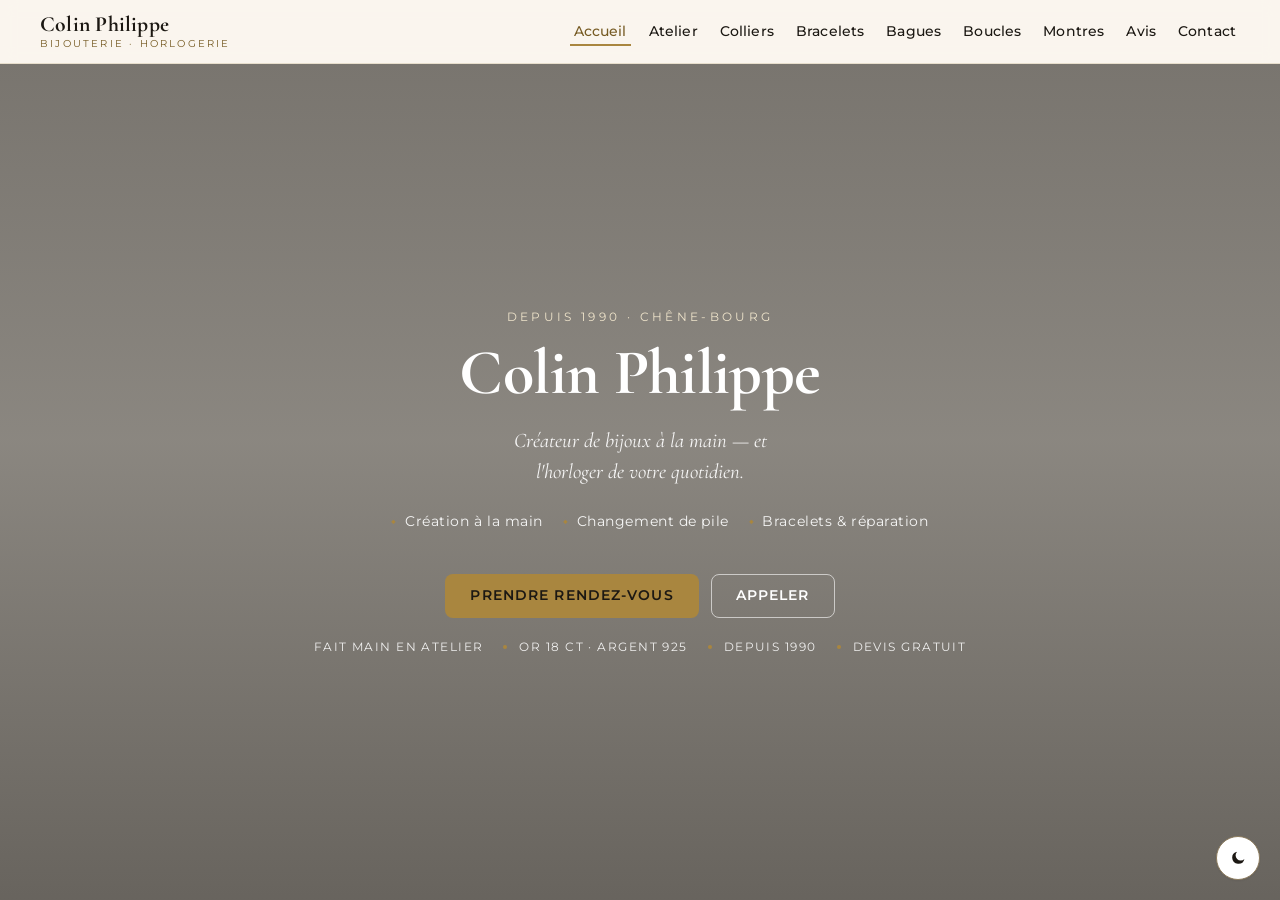
==== commit 7baf8740: "Audit multi-agent (a11y/layout/design/contenu) + correctifs des 3 sites Layout / zéro-scroll: - V1: " ====
--- a/v1-elegant-topnav/index.html
+++ b/v1-elegant-topnav/index.html
@@ -3,21 +3,27 @@
 <head>
   <meta charset="UTF-8">
   <meta name="viewport" content="width=device-width, initial-scale=1, viewport-fit=cover">
-  <title>Colin Philippe — Bijouterie-Horlogerie · Chêne-Bourg (Genève)</title>
-  <meta name="description" content="Colin Philippe, bijouterie-horlogerie à Chêne-Bourg depuis 1990. Création de bijoux à la main : colliers, bracelets, bagues, boucles d'oreilles, montres. Changement de pile, bracelets, réparation.">
+  <title>Colin Philippe — Bijouterie-Horlogerie · Chêne-Bourg</title>
+  <meta name="description" content="Bijouterie-horlogerie à Chêne-Bourg (Genève) depuis 1990. Création de bijoux à la main, changement de pile, bracelets de montre, réparation.">
   <meta name="theme-color" content="#FAF6EE">
   <link rel="preconnect" href="https://fonts.googleapis.com">
   <link rel="preconnect" href="https://fonts.gstatic.com" crossorigin>
   <link href="https://fonts.googleapis.com/css2?family=Cormorant+Garamond:ital,wght@0,500;0,600;0,700;1,600&family=Montserrat:wght@400;500;600;700&display=swap" rel="stylesheet">
   <link rel="icon" href="../shared/favicon.svg" type="image/svg+xml">
+  <!-- canonical / og:url : URL GitHub Pages du repo (à remplacer par le domaine final du client au lancement). -->
+  <link rel="canonical" href="https://sky1241.github.io/bijouterie/v1-elegant-topnav/">
   <meta property="og:type" content="website">
   <meta property="og:locale" content="fr_CH">
+  <meta property="og:site_name" content="Colin Philippe — Bijouterie-Horlogerie">
+  <meta property="og:url" content="https://sky1241.github.io/bijouterie/v1-elegant-topnav/">
   <meta property="og:title" content="Colin Philippe — Bijouterie-Horlogerie · Chêne-Bourg">
   <meta property="og:description" content="Créateur de bijoux à la main depuis 1990 à Chêne-Bourg (Genève). Colliers, bracelets, bagues, boucles d'oreilles, montres. Changement de pile, bracelets, réparation.">
   <meta property="og:image" content="https://images.pexels.com/photos/7167035/pexels-photo-7167035.jpeg?auto=compress&amp;cs=tinysrgb&amp;w=1600&amp;h=900&amp;fit=crop">
+  <meta property="og:image:width" content="1600">
+  <meta property="og:image:height" content="900">
   <meta name="twitter:card" content="summary_large_image">
   <link rel="stylesheet" href="css/style.css">
-  <!-- Données structurées : PAS d'avis/note (les vrais ne sont pas encore connus, on ne publie pas de faux). -->
+  <!-- Données structurées : avis Google RÉELS (5,0 · 11 avis, récupérés manuellement par le client). aggregateRating + 2 avis publiés ci-dessous. Horaires non confirmés → openingHours volontairement absent. -->
   <script type="application/ld+json">
   {
     "@context": "https://schema.org",
@@ -28,11 +34,10 @@
     "telephone": "+41223487580",
     "email": "bijouteriecolin@hotmail.fr",
     "address": { "@type": "PostalAddress", "streetAddress": "Rue de Genève 71", "postalCode": "1225", "addressLocality": "Chêne-Bourg", "addressRegion": "GE", "addressCountry": "CH" },
-    "openingHours": ["Mo-Fr 10:00-19:00", "Sa 09:00-18:00"],
-    "aggregateRating": { "@type": "AggregateRating", "ratingValue": "5", "reviewCount": "11", "bestRating": "5" },
+    "aggregateRating": { "@type": "AggregateRating", "ratingValue": "5", "reviewCount": "11", "bestRating": "5", "worstRating": "1" },
     "review": [
-      { "@type": "Review", "author": { "@type": "Person", "name": "Nils Engelberts" }, "reviewRating": { "@type": "Rating", "ratingValue": "5" }, "reviewBody": "Horloger bijoutier très aimable, très chaleureux. Très professionnel. Je recommande à 100%." },
-      { "@type": "Review", "author": { "@type": "Person", "name": "Michèle Perroud" }, "reviewRating": { "@type": "Rating", "ratingValue": "5" }, "reviewBody": "Monsieur Colin est un magicien ! Il aime son métier et ça se voit dans ses très belles créations." }
+      { "@type": "Review", "author": { "@type": "Person", "name": "Nils Engelberts" }, "datePublished": "2025-12", "reviewRating": { "@type": "Rating", "ratingValue": "5", "bestRating": "5", "worstRating": "1" }, "reviewBody": "Horloger bijoutier très aimable, très chaleureux. Très professionnel. Joli intérieur du magasin. Je recommande à 100% 🤗" },
+      { "@type": "Review", "author": { "@type": "Person", "name": "Michèle Perroud" }, "datePublished": "2024-07", "reviewRating": { "@type": "Rating", "ratingValue": "5", "bestRating": "5", "worstRating": "1" }, "reviewBody": "Monsieur Colin est un magicien ! Il trouve toujours une solution pour satisfaire sa clientèle. Il aime son métier et ça se voit dans ses très belles créations. Je lui fais confiance à 200%." }
     ]
   }
   </script>
@@ -50,7 +55,7 @@
   </header>
   <div class="nav-backdrop" id="nav-backdrop" hidden></div>
 
-  <main class="views" id="main">
+  <main class="views" id="main" tabindex="-1">
     <section class="view view--home is-active" id="view-home" aria-label="Accueil"></section>
     <div id="category-views"></div>
     <section class="view view--pad view--atelier" id="view-atelier" aria-label="L'atelier"></section>
--- a/v1-elegant-topnav/css/style.css
+++ b/v1-elegant-topnav/css/style.css
@@ -54,6 +54,7 @@
   --ease-out: cubic-bezier(0,0,.2,1); --ease-in: cubic-bezier(.4,0,1,1); --ease-in-out: cubic-bezier(.4,0,.2,1);
 
   --header-h: 64px;
+  --gutter: clamp(1rem, 4vw, 2.5rem);   /* marge latérale header — sert d'ancrage au toggle thème mobile */
   --z-sticky: 10; --z-backdrop: 40; --z-drawer: 50;
 }
 
@@ -70,6 +71,8 @@
 /* bouton toggle thème (flottant, visible partout) */
 .theme-toggle { position: fixed; bottom: 20px; right: 20px; z-index: var(--z-sticky); width: 44px; height: 44px; border-radius: var(--radius-pill); border: 1px solid var(--color-border-strong); background: var(--color-surface-1); color: var(--color-ink); cursor: pointer; display: inline-flex; align-items: center; justify-content: center; box-shadow: var(--shadow-sm); transition: color var(--dur-hover) var(--ease-out), border-color var(--dur-hover) var(--ease-out), background var(--dur-hover) var(--ease-out); }
 .theme-toggle:hover { color: var(--color-gold-strong); border-color: var(--color-gold); }
+/* fondu doux au changement de thème (classe posée 500ms au clic) */
+html.theme-anim, html.theme-anim *, html.theme-anim *::before, html.theme-anim *::after { transition: background-color .45s var(--ease-out), color .45s var(--ease-out), border-color .45s var(--ease-out), fill .45s var(--ease-out) !important; }
 
 /* ------------------------------ RESET / BASE ------------------------------ */
 *, *::before, *::after { box-sizing: border-box; }
@@ -123,7 +126,7 @@
 .site-header {
   flex: 0 0 auto; height: var(--header-h); z-index: var(--z-sticky);
   display: flex; align-items: center; justify-content: space-between;
-  padding: 0 clamp(1rem, 4vw, 2.5rem);
+  padding: 0 var(--gutter);
   background: rgba(250,246,238,.9); backdrop-filter: blur(8px);
   border-bottom: 1px solid var(--color-border-subtle);
 }
@@ -146,6 +149,7 @@
 .nav-link:hover { color: var(--color-gold-strong); }
 .nav-link:hover::after, .nav-link[aria-current="page"]::after { transform: scaleX(1); }
 .nav-link[aria-current="page"] { color: var(--color-gold-strong); }
+@media (pointer: coarse) { .nav-link { min-height: 44px; } } /* cible tactile ≥44px (WEB.md §target-size) */
 
 .nav-toggle {
   display: none; width: 44px; height: 44px; border: 1px solid var(--color-border-strong);
@@ -171,7 +175,7 @@
 /* padding interne commun aux vues « contenu » */
 .view--pad { padding: clamp(1rem, 3vh, 2rem) clamp(1rem, 4vw, 2.5rem); }
 .view-head { flex: 0 0 auto; text-align: center; margin-bottom: clamp(.5rem, 2vh, 1.25rem); }
-.view-head h2 { font-size: var(--fs-h2); }
+.view-head h1 { font-size: var(--fs-h2); }   /* titre de vue promu en h1 (a11y) — taille inchangée = ex-h2 */
 .view-head .intro { color: var(--color-ink-soft); font-size: var(--fs-small); margin-top: var(--space-2); }
 .view-head .rule { width: 44px; height: 2px; background: var(--color-gold); margin: var(--space-3) auto 0; transform: scaleX(0); transform-origin: center; transition: transform .7s var(--ease-out) .3s; }
 .view.is-active .view-head .rule { transform: scaleX(1); }
@@ -197,6 +201,10 @@
 .hero__services li::before { content: "◆"; color: var(--color-gold); font-size: .6em; }
 .hero__cats { display: flex; flex-wrap: wrap; gap: var(--space-3); justify-content: center; margin-top: clamp(1rem, 3vh, 2rem); }
 .hero__cta { display: flex; flex-wrap: wrap; gap: var(--space-3); justify-content: center; margin-top: var(--space-6); }
+.hero__trust { list-style: none; display: flex; flex-wrap: wrap; gap: var(--space-2) var(--space-5); justify-content: center; margin: var(--space-5) 0 0; padding: 0; }
+.hero__trust li { font-size: var(--fs-caption); letter-spacing: .12em; text-transform: uppercase; color: rgba(255,255,255,.88); display: inline-flex; align-items: center; gap: var(--space-3); }
+.hero__trust li:not(:first-child)::before { content: ""; width: 4px; height: 4px; border-radius: 50%; background: var(--color-gold); }
+@media (max-height: 720px) { .hero__trust { display: none; } }
 
 /* ------------------------------ VUE CATÉGORIE (5 produits, no-scroll) ------------------------------ */
 .product-row { flex: 1 1 auto; min-height: 0; display: flex; gap: clamp(.75rem, 1.5vw, 1.5rem); }
@@ -215,13 +223,15 @@
 @media (hover: hover) { .product-card:hover .product-card__media img { transform: scale(1.04); } }
 .product-card__body { flex: 0 0 auto; display: flex; flex-direction: column; height: 8rem; overflow: hidden; padding: var(--space-3) var(--space-4) var(--space-4); } /* hauteur FIXE → toutes les images à la même hauteur + prix alignés */
 .product-card__name { font-family: var(--font-display); font-weight: var(--fw-semibold); font-size: 1.05rem; line-height: 1.25;
-  min-height: 2.5em; display: -webkit-box; -webkit-line-clamp: 2; line-clamp: 2; -webkit-box-orient: vertical; overflow: hidden; } /* 2 lignes réservées → prix aligné sur toute la ligne */
-.product-card__spec { font-size: var(--fs-caption); color: var(--color-ink-soft); margin-top: 4px; letter-spacing: .02em; }
+  height: 2.5em; display: -webkit-box; -webkit-line-clamp: 2; line-clamp: 2; -webkit-box-orient: vertical; overflow: hidden; } /* hauteur nom FIXE 2 lignes */ /* 2 lignes réservées → prix aligné sur toute la ligne */
+.product-card__spec { font-size: var(--fs-caption); color: var(--color-ink-soft); margin-top: 4px; letter-spacing: .02em; line-height: 1.3; height: 2.6em; display: -webkit-box; -webkit-line-clamp: 2; line-clamp: 2; -webkit-box-orient: vertical; overflow: hidden; } /* matière FIXE 2 lignes → prix jamais coupé + tout aligné */
 .product-card__price { font-size: var(--fs-small); font-weight: var(--fw-semibold); color: var(--color-gold-strong); margin-top: auto; padding-top: var(--space-2); } /* prix collé en bas → aligné sur toute la ligne (bible §Equal-Height Cards) */
 
 /* ------------------------------ VUE AVIS ------------------------------ */
 #view-avis { justify-content: center; }
 .avis-wrap { flex: 0 1 auto; min-height: 0; display: flex; flex-direction: column; align-items: center; justify-content: center; gap: clamp(1rem, 3vh, 1.75rem); margin-top: clamp(1rem, 3vh, 2rem); }
+.avis-agg__link { display: inline-block; color: inherit; text-decoration: none; border-radius: var(--radius-sm); } /* bloc note cliquable → fiche Google */
+.avis-agg__link:hover .avis-agg__meta { color: var(--color-gold-strong); text-decoration: underline; }
 .avis-agg { text-align: center; }
 .avis-agg__score { font-family: var(--font-display); font-size: clamp(2.5rem, 2rem + 2vw, 3.75rem); font-weight: var(--fw-bold); line-height: 1; }
 .avis-agg__stars { color: var(--color-star); font-size: 1.4rem; letter-spacing: 3px; margin-top: var(--space-2); }
@@ -244,8 +254,9 @@
 .avis-nav { flex: 0 0 auto; align-self: center; width: 42px; height: 42px; border-radius: var(--radius-pill); border: 1px solid var(--color-border-strong); background: var(--color-surface-1); color: var(--color-ink); font-size: 1.5rem; line-height: 1; cursor: pointer; display: inline-flex; align-items: center; justify-content: center; transition: background var(--dur-hover) var(--ease-out), color var(--dur-hover) var(--ease-out), border-color var(--dur-hover) var(--ease-out); }
 .avis-nav:hover { background: var(--color-gold); color: var(--color-on-gold); border-color: var(--color-gold); }
 .avis-dots { display: flex; gap: var(--space-2); justify-content: center; }
-.avis-dot { width: 8px; height: 8px; border-radius: var(--radius-pill); border: 0; background: var(--color-border-strong); opacity: .4; cursor: pointer; padding: 0; transition: opacity var(--dur-hover), background var(--dur-hover), width var(--dur-hover); }
-.avis-dot.is-on { opacity: 1; background: var(--color-gold); width: 22px; }
+.avis-dot { width: 24px; height: 24px; background: none; border: 0; padding: 0; cursor: pointer; display: inline-flex; align-items: center; justify-content: center; } /* zone tap ≥24px (WEB.md §target-size / WCAG 2.5.8) — puce dessinée en ::before */
+.avis-dot::before { content: ""; width: 8px; height: 8px; border-radius: var(--radius-pill); background: var(--color-border-strong); opacity: .4; transition: opacity var(--dur-hover), background var(--dur-hover), width var(--dur-hover); }
+.avis-dot.is-on::before { opacity: 1; background: var(--color-gold); width: 22px; }
 .avis-card { position: relative; }
 .avis-card__badge { position: absolute; top: var(--space-3); right: var(--space-3); font-size: 9px; letter-spacing: .12em; text-transform: uppercase; font-weight: var(--fw-bold); color: var(--color-on-gold); background: var(--color-gold); padding: 3px 7px; border-radius: var(--radius-pill); }
 .avis-card__text { display: -webkit-box; -webkit-line-clamp: 4; line-clamp: 4; -webkit-box-orient: vertical; overflow: hidden; }
@@ -294,17 +305,23 @@
 /* ------------------------------ RESPONSIVE ------------------------------ */
 /* 9 items sur la barre haute → hamburger relevé à 1040px pour éviter le débordement */
 @media (max-width: 1040px) {
+  /* FIX menu mort : backdrop-filter établit un bloc conteneur qui clippait le drawer position:fixed à la hauteur du header (~64px). On le retire là où la nav devient un drawer fixe. Le fond rgba(.9) suffit. */
+  .site-header { backdrop-filter: none; -webkit-backdrop-filter: none; }
   .site-nav {
     position: fixed; inset: 0 0 0 auto; width: min(78vw, 320px); z-index: var(--z-drawer);
     flex-direction: column; align-items: stretch; justify-content: flex-start; gap: 0;
     background: var(--color-bg-page); padding: calc(var(--header-h) + var(--space-4)) var(--space-5) var(--space-5);
-    transform: translateX(100%); transition: transform var(--dur-enter) var(--ease-out);
+    transform: translateX(100%); visibility: hidden;
+    transition: transform var(--dur-enter) var(--ease-out), visibility 0s linear var(--dur-enter);
     box-shadow: -12px 0 30px rgba(28,24,19,.12); overflow-y: auto;
   }
-  .site-nav.is-open { transform: translateX(0); }
+  /* fix 10 : drawer non focusable quand fermé (visibility levée à l'ouverture, reposée après l'anim de fermeture) */
+  .site-nav.is-open { transform: translateX(0); visibility: visible; transition: transform var(--dur-enter) var(--ease-out), visibility 0s; }
   .nav-link { padding: var(--space-3) 0; border-bottom: 1px solid var(--color-border-subtle); min-height: 48px; }
   .nav-link::after { display: none; }
   .nav-toggle { display: inline-flex; z-index: calc(var(--z-drawer) + 1); }
+  /* fix 4 : toggle thème remonté dans la barre haute, à gauche du hamburger → ne masque plus le contenu ni le dernier prix des vues catégorie */
+  .theme-toggle { top: calc((var(--header-h) - 40px) / 2); right: calc(var(--gutter) + 44px + var(--space-2)); bottom: auto; width: 40px; height: 40px; }
   .nav-backdrop.is-open { display: block; position: fixed; inset: 0; z-index: var(--z-backdrop); background: rgba(28,24,19,.4); }
   body.nav-open .nav-toggle span { background: transparent; }
   body.nav-open .nav-toggle span::before { transform: translateY(6px) rotate(45deg); }
@@ -314,13 +331,16 @@
 @media (max-width: 767px) {
   :root { --header-h: 56px; }
   .brand__name { font-size: 1.15rem; }
-  /* Catégorie : 5 cartes empilées en lignes, remplissent l'écran */
+  /* Catégorie : 5 cartes empilées en lignes, remplissent l'écran (view-head resserré, hauteurs de texte auto) */
+  .view--category { padding-top: clamp(.7rem, 2vh, 1.25rem); padding-bottom: clamp(.7rem, 2vh, 1.25rem); }
+  .view--category .view-head { margin-bottom: var(--space-2); }
   .product-row { flex-direction: column; gap: var(--space-2); }
   .product-card { flex-direction: row; align-items: stretch; }
   .product-card__media { flex: 0 0 38%; }
-  .product-card__body { flex: 1 1 auto; min-height: 0; height: auto; padding: var(--space-3) var(--space-4); display: flex; flex-direction: column; justify-content: center; }
-  .product-card__price { margin-top: var(--space-2); padding-top: 0; }
-  .product-card__name { font-size: 1rem; }
+  .product-card__body { flex: 1 1 auto; min-height: 0; height: auto; padding: var(--space-2) var(--space-4); display: flex; flex-direction: column; justify-content: center; gap: 2px; }
+  .product-card__name { font-size: 1rem; height: auto; line-height: 1.2; }   /* plus de hauteur fixe 2 lignes : le texte prend sa place réelle */
+  .product-card__spec { height: auto; margin-top: 0; }
+  .product-card__price { margin-top: 2px; padding-top: 0; }
   @media (hover: hover) { .product-card:hover { transform: none; } }
   /* Avis : 2×2 compact */
   .avis-grid { flex-wrap: wrap; }
@@ -336,6 +356,15 @@
   .atelier-lead { font-size: var(--fs-small); max-width: none; }
   .atelier-points { gap: var(--space-1) var(--space-4); max-width: none; }
 }
+/* Catégorie sur petit écran (court ≤680px OU étroit ≤400px) : masque intro + filet, resserre → nom + matière + prix lisibles, 5 cartes entières sans scroll */
+@media (max-width: 767px) and (max-height: 680px), (max-width: 400px) {
+  .view--category .view-head .intro, .view--category .view-head .rule { display: none; }
+  .view--category .view-head { margin-bottom: var(--space-1); }
+  .view--category .view-head h1 { font-size: 1.4rem; }
+  .view--category .product-row { gap: var(--space-1); }
+  .view--category .product-card__spec { -webkit-line-clamp: 1; line-clamp: 1; }
+}
+
 /* écran très court : on masque la photo pour garantir le zéro-scroll (texte prioritaire) */
 @media (max-width: 767px) and (max-height: 620px) {
   .atelier-media { display: none; }
@@ -376,6 +405,8 @@
 
 @media (prefers-reduced-motion: reduce) {
   *, *::before, *::after { animation-duration: .01ms !important; transition-duration: .01ms !important; }
+  /* le fondu de thème (html.theme-anim *) force ses transitions en !important → on le neutralise ici (même spécificité, plus bas dans la cascade) */
+  html.theme-anim, html.theme-anim *, html.theme-anim *::before, html.theme-anim *::after { transition-duration: .01ms !important; }
   .product-card:hover { transform: none; }
   .product-card:hover .product-card__media img { transform: none; }
 }
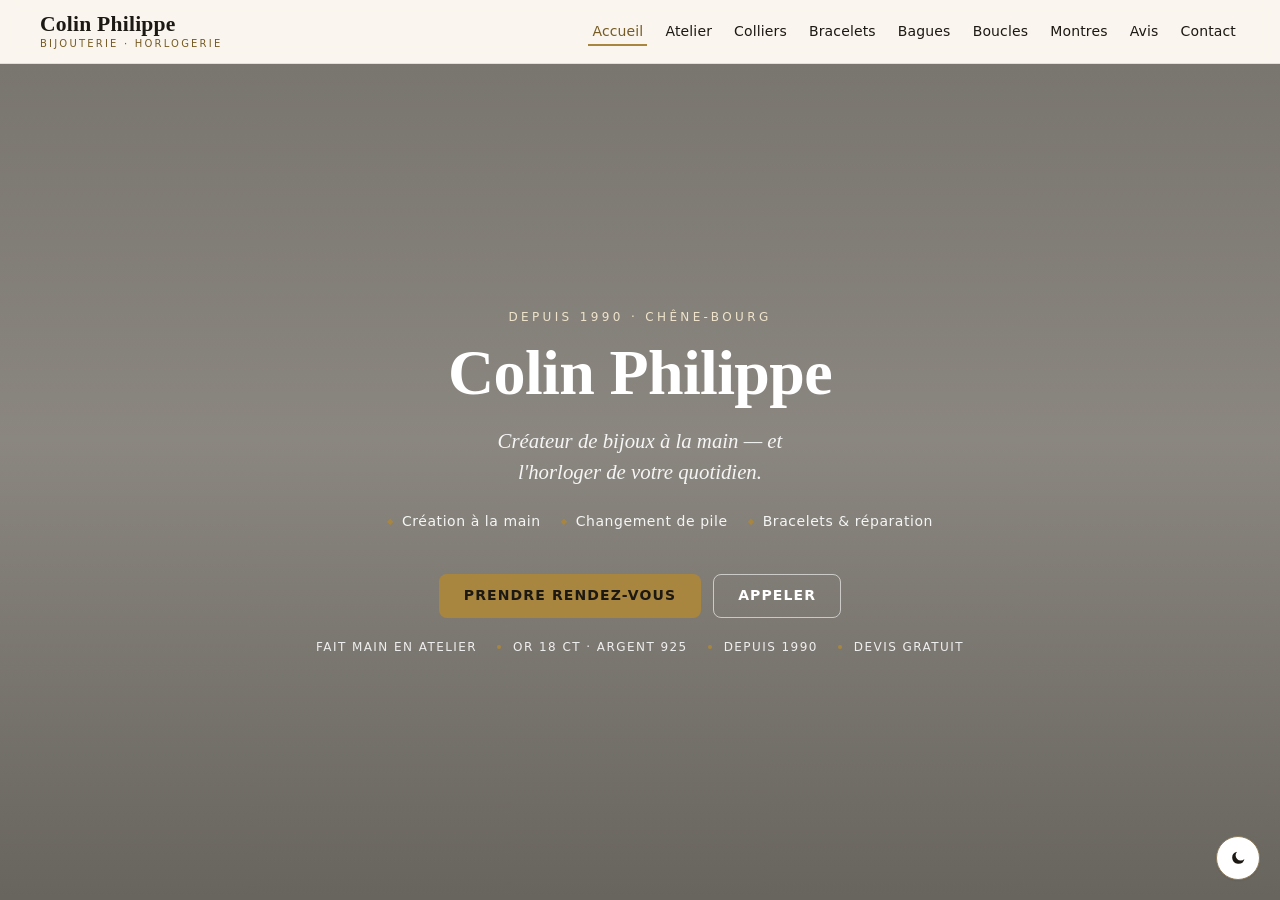
==== commit f8ecce21: "Analytics GoatCounter (sans cookies) sur les 3 sites + racine Snippet gc.zgo.at ajouté avant </body>" ====
--- a/v1-elegant-topnav/index.html
+++ b/v1-elegant-topnav/index.html
@@ -6,16 +6,17 @@
   <title>Colin Philippe — Bijouterie-Horlogerie · Chêne-Bourg</title>
   <meta name="description" content="Bijouterie-horlogerie à Chêne-Bourg (Genève) depuis 1990. Création de bijoux à la main, changement de pile, bracelets de montre, réparation.">
   <meta name="theme-color" content="#FAF6EE">
-  <link rel="preconnect" href="https://fonts.googleapis.com">
-  <link rel="preconnect" href="https://fonts.gstatic.com" crossorigin>
-  <link href="https://fonts.googleapis.com/css2?family=Cormorant+Garamond:ital,wght@0,500;0,600;0,700;1,600&family=Montserrat:wght@400;500;600;700&display=swap" rel="stylesheet">
+  <!-- Polices self-hosted (RGPD) : @font-face en tête de css/style.css, plus aucun appel Google Fonts. -->
   <link rel="icon" href="../shared/favicon.svg" type="image/svg+xml">
+  <link rel="icon" type="image/png" sizes="32x32" href="../shared/icon-32.png">
+  <link rel="apple-touch-icon" href="../shared/apple-touch-icon.png">
+  <link rel="manifest" href="../site.webmanifest">
   <!-- canonical / og:url : URL GitHub Pages du repo (à remplacer par le domaine final du client au lancement). -->
-  <link rel="canonical" href="https://sky1241.github.io/bijouterie/v1-elegant-topnav/">
+  <link rel="canonical" href="https://sky1241.github.io/philippe-colin-bijouterie/v1-elegant-topnav/">
   <meta property="og:type" content="website">
   <meta property="og:locale" content="fr_CH">
   <meta property="og:site_name" content="Colin Philippe — Bijouterie-Horlogerie">
-  <meta property="og:url" content="https://sky1241.github.io/bijouterie/v1-elegant-topnav/">
+  <meta property="og:url" content="https://sky1241.github.io/philippe-colin-bijouterie/v1-elegant-topnav/">
   <meta property="og:title" content="Colin Philippe — Bijouterie-Horlogerie · Chêne-Bourg">
   <meta property="og:description" content="Créateur de bijoux à la main depuis 1990 à Chêne-Bourg (Genève). Colliers, bracelets, bagues, boucles d'oreilles, montres. Changement de pile, bracelets, réparation.">
   <meta property="og:image" content="https://images.pexels.com/photos/7167035/pexels-photo-7167035.jpeg?auto=compress&amp;cs=tinysrgb&amp;w=1600&amp;h=900&amp;fit=crop">
@@ -58,6 +59,7 @@
   <main class="views" id="main" tabindex="-1">
     <section class="view view--home is-active" id="view-home" aria-label="Accueil"></section>
     <div id="category-views"></div>
+    <section class="view view--pad view--product" id="view-product" aria-label="Fiche produit"></section>
     <section class="view view--pad view--atelier" id="view-atelier" aria-label="L'atelier"></section>
     <section class="view view--pad" id="view-avis" aria-label="Avis clients"></section>
     <section class="view view--pad" id="view-contact" aria-label="Contact"></section>
@@ -67,5 +69,7 @@
 
   <script src="../shared/site-data.js"></script>
   <script src="js/main.js"></script>
+  <!-- Analytics GoatCounter — sans cookies, respectueux de la vie privée -->
+  <script data-goatcounter="https://colinphilippe.goatcounter.com/count" async src="//gc.zgo.at/count.js"></script>
 </body>
 </html>
--- a/v1-elegant-topnav/css/style.css
+++ b/v1-elegant-topnav/css/style.css
@@ -66,7 +66,8 @@
   --color-on-gold: #1E1810; --color-on-ink: #1E1810; --color-focus: #E4C074; --color-star: #F2B84A;
 }
 [data-theme="dark"] .site-header { background: rgba(23,20,14,.9); }
-[data-theme="dark"] .product-card, [data-theme="dark"] .avis-card, [data-theme="dark"] .avis-nav { border: 1px solid rgba(255,255,255,.07); }
+[data-theme="dark"] .product-card, [data-theme="dark"] .avis-card, [data-theme="dark"] .avis-nav,
+[data-theme="dark"] .prod-media, [data-theme="dark"] .rel-card { border: 1px solid rgba(255,255,255,.07); }
 
 /* bouton toggle thème (flottant, visible partout) */
 .theme-toggle { position: fixed; bottom: 20px; right: 20px; z-index: var(--z-sticky); width: 44px; height: 44px; border-radius: var(--radius-pill); border: 1px solid var(--color-border-strong); background: var(--color-surface-1); color: var(--color-ink); cursor: pointer; display: inline-flex; align-items: center; justify-content: center; box-shadow: var(--shadow-sm); transition: color var(--dur-hover) var(--ease-out), border-color var(--dur-hover) var(--ease-out), background var(--dur-hover) var(--ease-out); }
@@ -212,6 +213,7 @@
   flex: 1 1 0; min-width: 0; display: flex; flex-direction: column;
   background: var(--color-surface-1); border-radius: var(--radius-md); overflow: hidden;
   box-shadow: var(--shadow-sm); text-align: left;
+  color: var(--color-ink); text-decoration: none; /* carte = lien → on garde l'encre, pas le doré de <a> */
   transition: box-shadow var(--dur-hover) var(--ease-out), transform var(--dur-hover) var(--ease-out);
 }
 @media (hover: hover) { .product-card:hover { box-shadow: var(--shadow); transform: translateY(-3px); } }
@@ -301,6 +303,68 @@
 .view.is-active .atelier-lead   { opacity: 1; transform: none; transition-delay: .20s; }
 .view.is-active .atelier-points { opacity: 1; transform: none; transition-delay: .30s; }
 .view.is-active .atelier-cta    { opacity: 1; transform: none; transition-delay: .40s; }
+
+/* ------------------------------ VUE PRODUIT (fiche + « même esprit », no-scroll) ------------------------------ */
+.view--product { justify-content: flex-start; }
+/* retour « ‹ catégorie » en haut à gauche */
+.prod-back {
+  flex: 0 0 auto; align-self: flex-start; display: inline-flex; align-items: center; gap: 6px;
+  font-size: var(--fs-small); font-weight: var(--fw-medium); color: var(--color-ink); letter-spacing: .02em; min-height: 32px;
+  transition: color var(--dur-hover) var(--ease-out);
+}
+.prod-back span { font-size: 1.35em; line-height: 1; color: var(--color-gold); transition: transform var(--dur-hover) var(--ease-out); }
+.prod-back:hover { color: var(--color-gold-strong); }
+@media (hover: hover) { .prod-back:hover span { transform: translateX(-3px); } }
+
+/* pièce en grand : image à gauche, infos à droite */
+.prod-main { flex: 1 1 auto; min-height: 0; display: flex; align-items: stretch; gap: clamp(1.25rem, 3.5vw, 3rem); margin-top: clamp(.5rem, 2vh, 1rem); }
+.prod-media {
+  flex: 0 0 42%; min-height: 0; overflow: hidden; position: relative;
+  border-radius: var(--radius-md); background: var(--color-surface-2); box-shadow: var(--shadow-sm);
+}
+.prod-media img { width: 100%; height: 100%; object-fit: cover; }
+.prod-info { flex: 1 1 auto; min-width: 0; display: flex; flex-direction: column; justify-content: center; gap: clamp(.4rem, 1.5vh, 1rem); }
+.prod-name { font-family: var(--font-display); font-weight: var(--fw-bold); font-size: var(--fs-h1); line-height: var(--lh-heading); letter-spacing: var(--tracking-display); }
+.prod-spec { color: var(--color-ink-soft); font-size: var(--fs-body); line-height: var(--lh-copy); }
+.prod-price { font-family: var(--font-display); font-size: var(--fs-h3); font-weight: var(--fw-semibold); color: var(--color-gold-strong); }
+.prod-cta { display: flex; flex-wrap: wrap; gap: var(--space-3); margin-top: var(--space-2); }
+
+/* rangée « Dans le même esprit » : 5 suggestions cliquables en bas */
+.prod-related { flex: 0 0 auto; margin-top: clamp(.5rem, 2vh, 1.25rem); }
+.prod-related__title { text-align: left; margin-bottom: var(--space-2); }
+.rel-row { display: flex; gap: clamp(.5rem, 1.2vw, 1rem); }
+.rel-card {
+  flex: 1 1 0; min-width: 0; display: flex; flex-direction: column;
+  background: var(--color-surface-1); border-radius: var(--radius-md); overflow: hidden;
+  box-shadow: var(--shadow-sm); color: var(--color-ink); text-decoration: none;
+}
+.rel-card__media { flex: 0 0 auto; height: clamp(90px, 14vh, 140px); overflow: hidden; background: var(--color-surface-2); position: relative; }
+.rel-card__media::after { content: ""; position: absolute; inset: 0; z-index: 2; pointer-events: none; background: linear-gradient(115deg, transparent 34%, rgba(255,255,255,.34) 50%, transparent 66%); transform: translateX(-130%); transition: transform .8s var(--ease-out); }
+.rel-card__media img { width: 100%; height: 100%; object-fit: cover; transition: transform var(--dur-enter) var(--ease-out); }
+@media (hover: hover) {
+  .rel-card:hover { box-shadow: var(--shadow); transform: translateY(-3px); }
+  .rel-card:hover .rel-card__media img { transform: scale(1.04); }
+  .rel-card:hover .rel-card__media::after { transform: translateX(130%); }
+}
+.rel-card__body { flex: 0 0 auto; padding: var(--space-2) var(--space-3) var(--space-3); display: flex; flex-direction: column; gap: 2px; }
+.rel-card__name { font-family: var(--font-display); font-weight: var(--fw-semibold); font-size: .95rem; line-height: 1.2; white-space: nowrap; overflow: hidden; text-overflow: ellipsis; }
+.rel-card__price { font-size: var(--fs-caption); font-weight: var(--fw-semibold); color: var(--color-gold-strong); }
+
+/* entrées animées (cohérentes avec le reste du site) */
+.prod-back, .prod-media, .prod-info, .prod-related__title, .rel-card {
+  opacity: 0; transform: translateY(28px) scale(.985);
+  transition: opacity .6s var(--ease-out), transform .6s var(--ease-out);
+}
+.view.is-active .prod-back          { opacity: 1; transform: none; transition-delay: .04s; }
+.view.is-active .prod-media         { opacity: 1; transform: none; transition-delay: .12s; }
+.view.is-active .prod-info          { opacity: 1; transform: none; transition-delay: .20s; }
+.view.is-active .prod-related__title{ opacity: 1; transform: none; transition-delay: .28s; }
+.view.is-active .rel-card           { opacity: 1; transform: none; }
+.view.is-active .rel-card:nth-child(1){ transition-delay: .32s; }
+.view.is-active .rel-card:nth-child(2){ transition-delay: .38s; }
+.view.is-active .rel-card:nth-child(3){ transition-delay: .44s; }
+.view.is-active .rel-card:nth-child(4){ transition-delay: .50s; }
+.view.is-active .rel-card:nth-child(5){ transition-delay: .56s; }
 
 /* ------------------------------ RESPONSIVE ------------------------------ */
 /* 9 items sur la barre haute → hamburger relevé à 1040px pour éviter le débordement */
@@ -352,9 +416,43 @@
   /* Atelier : empilé — photo compacte au-dessus, texte dessous (no-scroll) */
   .atelier-grid { flex-direction: column; align-items: stretch; justify-content: center; gap: clamp(.75rem, 2vh, 1.25rem); }
   .atelier-media { flex: 0 0 auto; align-self: stretch; height: clamp(120px, 20vh, 190px); }
-  .atelier-body { flex: 0 0 auto; justify-content: flex-start; gap: var(--space-3); }
-  .atelier-lead { font-size: var(--fs-small); max-width: none; }
-  .atelier-points { gap: var(--space-1) var(--space-4); max-width: none; }
+  .atelier-body { flex: 0 0 auto; justify-content: flex-start; align-items: center; text-align: center; gap: var(--space-3); }
+  .atelier-body .view-head { text-align: center; }
+  .atelier-body .view-head .rule { margin-left: auto; margin-right: auto; }
+  .atelier-lead { font-size: var(--fs-small); max-width: 42ch; margin-left: auto; margin-right: auto; }
+  .atelier-points { justify-content: center; grid-template-columns: auto auto; column-gap: var(--space-8); gap: var(--space-1) var(--space-8); max-width: none; }
+}
+
+/* Produit sur mobile : pile déterministe (rien ne grandit/centre → aucun clip), image en haut,
+   infos, CTA, puis 5 vignettes. Tout tient dans 100dvh sans scroll. */
+@media (max-width: 767px) {
+  .view--product { justify-content: flex-start; padding-top: clamp(.6rem, 2vh, 1rem); padding-bottom: clamp(.6rem, 2vh, 1rem); }
+  .prod-main { flex: 0 0 auto; flex-direction: column; align-items: stretch; gap: var(--space-3); margin-top: var(--space-2); }
+  .prod-media { flex: 0 0 auto; height: clamp(130px, 26vh, 230px); }
+  .prod-info { flex: 0 0 auto; justify-content: flex-start; gap: var(--space-2); }
+  .prod-name { font-size: 1.6rem; }
+  .prod-spec { font-size: var(--fs-small); }
+  .prod-price { font-size: 1.25rem; }
+  .prod-cta { gap: var(--space-2); margin-top: var(--space-2); }
+  .prod-cta .btn { flex: 1 1 0; padding-left: var(--space-3); padding-right: var(--space-3); min-width: 0; }
+  .prod-related { flex: 0 0 auto; margin-top: var(--space-3); }
+  .prod-related__title { margin-bottom: var(--space-1); }
+  .rel-row { gap: 6px; }
+  .rel-card__media { height: auto; aspect-ratio: 1 / 1; }        /* vignettes ~carrées */
+  .rel-card__body { padding: 4px 6px 6px; }
+  .rel-card__name { font-size: .72rem; }
+  .rel-card__price { font-size: 10px; }
+}
+/* écran court (≤700px de haut) : image réduite, titre « même esprit » masqué, vignettes image-seule
+   → garantit que les 2 CTA restent visibles sous le prix, zéro scroll. */
+@media (max-width: 767px) and (max-height: 700px) {
+  .prod-media { height: clamp(104px, 17vh, 150px); }
+  .prod-name { font-size: 1.3rem; line-height: 1.15; }
+  .prod-info { gap: 4px; }
+  .prod-cta { margin-top: 4px; }
+  .prod-related { margin-top: var(--space-2); }
+  .prod-related__title { display: none; }
+  .rel-card__body { display: none; }                            /* vignettes image-seule : gagne la place des CTA */
 }
 /* Catégorie sur petit écran (court ≤680px OU étroit ≤400px) : masque intro + filet, resserre → nom + matière + prix lisibles, 5 cartes entières sans scroll */
 @media (max-width: 767px) and (max-height: 680px), (max-width: 400px) {
@@ -409,4 +507,6 @@
   html.theme-anim, html.theme-anim *, html.theme-anim *::before, html.theme-anim *::after { transition-duration: .01ms !important; }
   .product-card:hover { transform: none; }
   .product-card:hover .product-card__media img { transform: none; }
-}
+  .rel-card:hover { transform: none; }
+  .rel-card:hover .rel-card__media img { transform: none; }
+}
